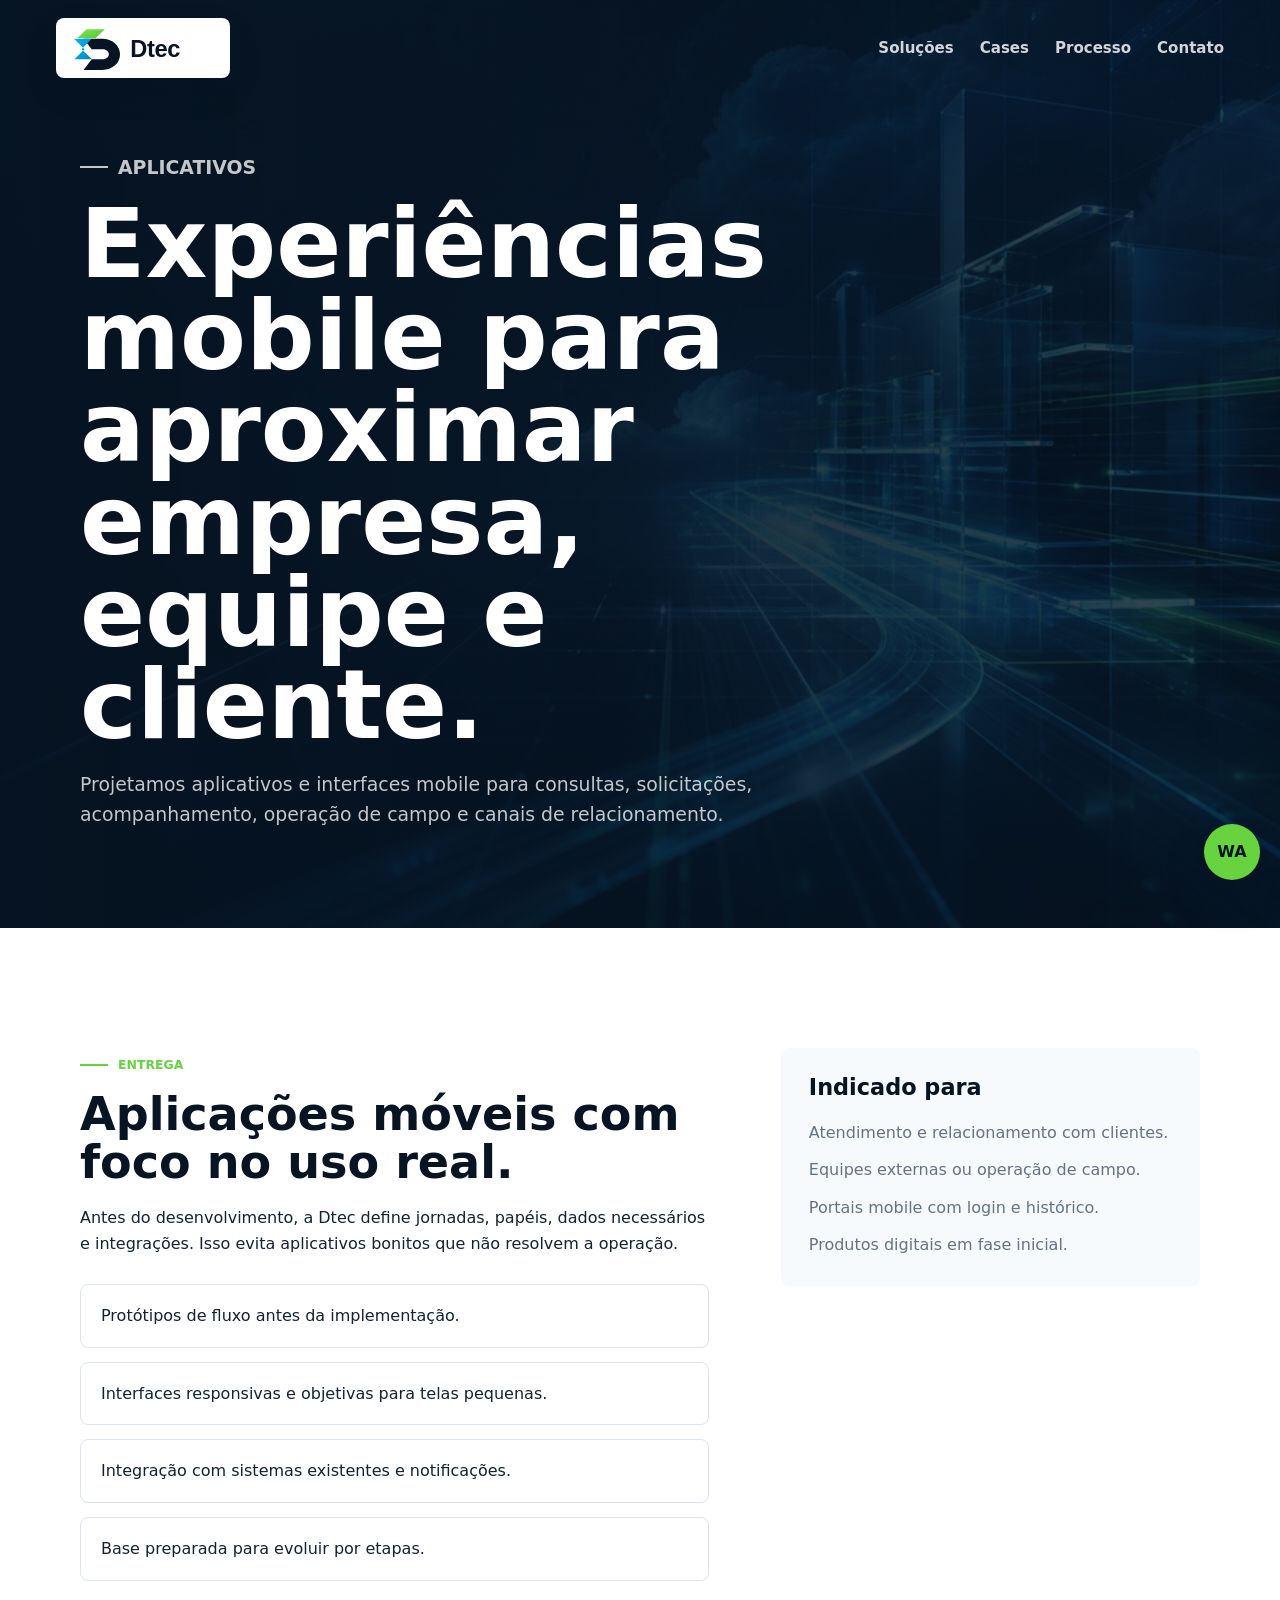
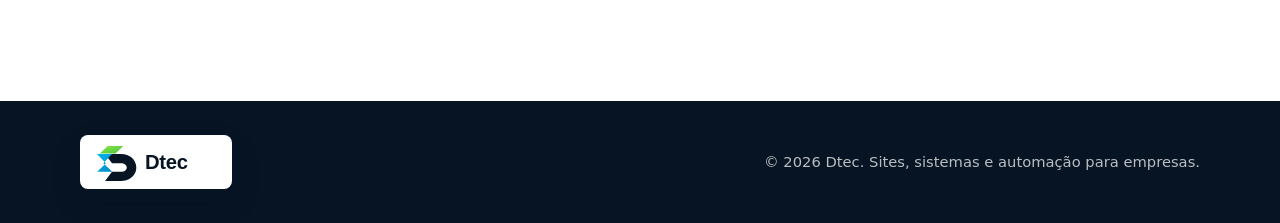
==== servicos/aplicativos.html @ 92a06ba0 "Add initial website structure and functionality - Create robots.txt to allow all user agents and spe" ====
<!doctype html>
<html lang="pt-BR">
  <head>
    <meta charset="utf-8" />
    <meta name="viewport" content="width=device-width, initial-scale=1" />
    <title>Aplicativos | Dtec</title>
    <meta name="description" content="Criação de aplicativos e experiências mobile para atendimento, operação de campo e relacionamento com clientes." />
    <link rel="canonical" href="https://dtec.com.br/servicos/aplicativos.html" />
    <link rel="icon" href="../assets/favicon.svg" type="image/svg+xml" />
    <link rel="stylesheet" href="../styles/main.css" />
  </head>
  <body>
    <a class="skip-link" href="#conteudo">Ir para o conteúdo</a>
    <header class="site-header is-scrolled" data-header>
      <a class="brand" href="../index.html" aria-label="Dtec - início"><img src="../assets/logo-dtec.svg" alt="Dtec" width="154" height="48" /></a>
      <button class="nav-toggle" type="button" aria-label="Abrir menu" aria-expanded="false" aria-controls="navegacao" data-nav-toggle><span></span><span></span><span></span></button>
      <nav class="site-nav" id="navegacao" data-nav aria-label="Navegação principal">
        <a href="../index.html#solucoes">Soluções</a>
        <a href="../index.html#cases">Cases</a>
        <a href="../index.html#processo">Processo</a>
        <a href="../index.html#contato">Contato</a>
      </nav>
    </header>
    <main id="conteudo">
      <section class="service-hero">
        <div class="container">
          <p class="eyebrow">Aplicativos</p>
          <h1>Experiências mobile para aproximar empresa, equipe e cliente.</h1>
          <p>Projetamos aplicativos e interfaces mobile para consultas, solicitações, acompanhamento, operação de campo e canais de relacionamento.</p>
        </div>
      </section>
      <section class="section">
        <div class="container detail-grid">
          <div class="detail-content">
            <span class="section-kicker">Entrega</span>
            <h2>Aplicações móveis com foco no uso real.</h2>
            <p>Antes do desenvolvimento, a Dtec define jornadas, papéis, dados necessários e integrações. Isso evita aplicativos bonitos que não resolvem a operação.</p>
            <ul class="feature-list">
              <li>Protótipos de fluxo antes da implementação.</li>
              <li>Interfaces responsivas e objetivas para telas pequenas.</li>
              <li>Integração com sistemas existentes e notificações.</li>
              <li>Base preparada para evoluir por etapas.</li>
            </ul>
          </div>
          <aside class="sidebar-panel">
            <h2>Indicado para</h2>
            <ul>
              <li>Atendimento e relacionamento com clientes.</li>
              <li>Equipes externas ou operação de campo.</li>
              <li>Portais mobile com login e histórico.</li>
              <li>Produtos digitais em fase inicial.</li>
            </ul>
          </aside>
        </div>
      </section>
    </main>
    <a class="whatsapp-float" href="https://wa.me/5500000000000?text=Ol%C3%A1%2C%20quero%20falar%20com%20a%20Dtec%20sobre%20um%20aplicativo." target="_blank" rel="noopener" aria-label="Chamar a Dtec no WhatsApp">WA</a>
    <footer class="site-footer"><div class="container footer-layout"><a class="footer-brand" href="../index.html"><img src="../assets/logo-dtec.svg" alt="Dtec" width="132" height="42" /></a><p>© 2026 Dtec. Sites, sistemas e automação para empresas.</p></div></footer>
    <script src="../scripts/main.js"></script>
  </body>
</html>
---- styles/main.css ----
:root {
  --ink: #061423;
  --ink-2: #0b2136;
  --text: #132235;
  --muted: #647386;
  --line: #dce5ee;
  --surface: #f7fafc;
  --white: #ffffff;
  --cyan: #00aee8;
  --green: #67d33f;
  --shadow: 0 24px 70px rgba(6, 20, 35, 0.14);
  --radius: 8px;
  font-family:
    Inter, ui-sans-serif, system-ui, -apple-system, BlinkMacSystemFont, "Segoe UI", sans-serif;
}

* {
  box-sizing: border-box;
}

html {
  scroll-behavior: smooth;
}

body {
  margin: 0;
  color: var(--text);
  background: var(--white);
  line-height: 1.6;
}

body.nav-open {
  overflow: hidden;
}

.skip-link {
  position: fixed;
  z-index: 100;
  top: 12px;
  left: 12px;
  transform: translateY(-160%);
  border-radius: var(--radius);
  padding: 10px 14px;
  color: var(--ink);
  background: var(--green);
  font-weight: 900;
  transition: transform 160ms ease;
}

.skip-link:focus {
  transform: translateY(0);
}

img {
  display: block;
  max-width: 100%;
}

a {
  color: inherit;
  text-decoration: none;
}

a:focus-visible,
button:focus-visible,
input:focus-visible,
select:focus-visible,
textarea:focus-visible {
  outline: 3px solid rgba(0, 174, 232, 0.45);
  outline-offset: 3px;
}

.container {
  width: min(1120px, calc(100% - 40px));
  margin-inline: auto;
}

.site-header {
  position: fixed;
  z-index: 20;
  top: 0;
  left: 0;
  right: 0;
  display: flex;
  align-items: center;
  justify-content: space-between;
  gap: 24px;
  padding: 18px clamp(20px, 5vw, 56px);
  color: var(--white);
  transition:
    background 180ms ease,
    box-shadow 180ms ease,
    padding 180ms ease;
}

.site-header.is-scrolled,
.site-header.nav-visible {
  background: rgba(255, 255, 255, 0.94);
  color: var(--text);
  box-shadow: 0 14px 40px rgba(6, 20, 35, 0.08);
  backdrop-filter: blur(18px);
}

.brand,
.footer-brand {
  display: flex;
  align-items: center;
  padding: 6px 10px;
  border-radius: var(--radius);
  background: var(--white);
  box-shadow: 0 14px 32px rgba(6, 20, 35, 0.12);
}

.brand img {
  width: 154px;
  height: 48px;
  object-fit: contain;
  object-position: left center;
}

.site-nav {
  display: flex;
  align-items: center;
  gap: 26px;
  font-size: 0.94rem;
  font-weight: 700;
}

.site-nav a {
  opacity: 0.82;
}

.site-nav a:hover,
.site-nav a.is-active {
  color: var(--cyan);
  opacity: 1;
}

.nav-toggle {
  display: none;
  width: 44px;
  height: 44px;
  border: 1px solid currentColor;
  border-radius: var(--radius);
  color: inherit;
  background: transparent;
}

.nav-toggle span {
  display: block;
  width: 18px;
  height: 2px;
  margin: 4px auto;
  background: currentColor;
}

.hero {
  position: relative;
  min-height: 92vh;
  display: flex;
  align-items: center;
  overflow: hidden;
  color: var(--white);
  background: var(--ink);
}

.hero-media,
.hero-media img,
.hero-overlay {
  position: absolute;
  inset: 0;
}

.hero-media img {
  width: 100%;
  height: 100%;
  object-fit: cover;
}

.hero-overlay {
  background:
    linear-gradient(90deg, rgba(4, 13, 22, 0.94) 0%, rgba(4, 13, 22, 0.74) 38%, rgba(4, 13, 22, 0.2) 72%),
    linear-gradient(0deg, rgba(4, 13, 22, 0.75), rgba(4, 13, 22, 0));
}

.hero-content {
  position: relative;
  z-index: 1;
  padding: 132px 0 96px;
}

.eyebrow,
.section-kicker {
  display: inline-flex;
  align-items: center;
  gap: 10px;
  margin: 0 0 16px;
  color: var(--green);
  font-size: 0.78rem;
  font-weight: 800;
  letter-spacing: 0;
  text-transform: uppercase;
}

.eyebrow::before,
.section-kicker::before {
  content: "";
  width: 28px;
  height: 2px;
  background: currentColor;
}

h1,
h2,
h3,
p {
  margin-top: 0;
}

h1 {
  max-width: 760px;
  margin-bottom: 18px;
  font-size: clamp(4.5rem, 12vw, 8.5rem);
  line-height: 0.86;
  letter-spacing: 0;
}

h2 {
  margin-bottom: 18px;
  color: var(--ink);
  font-size: clamp(2rem, 4vw, 3.5rem);
  line-height: 1.04;
  letter-spacing: 0;
}

h3 {
  margin-bottom: 12px;
  color: var(--ink);
  font-size: 1.16rem;
  line-height: 1.2;
}

.hero-copy {
  max-width: 640px;
  margin-bottom: 34px;
  color: rgba(255, 255, 255, 0.82);
  font-size: clamp(1.08rem, 2vw, 1.35rem);
}

.hero-actions {
  display: flex;
  flex-wrap: wrap;
  gap: 14px;
}

.hero-metrics {
  display: grid;
  grid-template-columns: repeat(3, minmax(0, 1fr));
  gap: 1px;
  max-width: 760px;
  margin: 44px 0 0;
  border: 1px solid rgba(255, 255, 255, 0.16);
  border-radius: var(--radius);
  overflow: hidden;
  background: rgba(255, 255, 255, 0.12);
}

.hero-metrics div {
  padding: 18px;
  background: rgba(6, 20, 35, 0.45);
}

.hero-metrics dt {
  color: var(--white);
  font-size: 1.35rem;
  font-weight: 900;
}

.hero-metrics dd {
  margin: 2px 0 0;
  color: rgba(255, 255, 255, 0.72);
  font-size: 0.9rem;
}

.button {
  display: inline-flex;
  min-height: 48px;
  align-items: center;
  justify-content: center;
  border: 1px solid transparent;
  border-radius: var(--radius);
  padding: 0 20px;
  font-weight: 800;
  line-height: 1;
  transition:
    transform 160ms ease,
    border-color 160ms ease,
    background 160ms ease;
}

.button:hover {
  transform: translateY(-2px);
}

.button-primary {
  color: var(--ink);
  background: linear-gradient(135deg, var(--green), var(--cyan));
}

.button-secondary {
  color: var(--white);
  border-color: rgba(255, 255, 255, 0.34);
  background: rgba(255, 255, 255, 0.08);
}

.section {
  padding: clamp(72px, 10vw, 120px) 0;
}

.section-intro {
  padding: 70px 0;
  background: var(--surface);
}

.intro-grid,
.process-layout,
.contact-layout {
  display: grid;
  grid-template-columns: minmax(0, 0.9fr) minmax(0, 1.1fr);
  gap: clamp(36px, 7vw, 84px);
  align-items: start;
}

.intro-grid p,
.section-heading p,
.contact-layout p {
  color: var(--muted);
  font-size: 1.06rem;
}

.section-heading {
  max-width: 720px;
  margin-bottom: 42px;
}

.services-grid {
  display: grid;
  grid-template-columns: repeat(4, minmax(0, 1fr));
  gap: 18px;
}

.service-card {
  min-height: 300px;
  padding: 28px;
  border: 1px solid var(--line);
  border-radius: var(--radius);
  background: var(--white);
  box-shadow: 0 12px 34px rgba(6, 20, 35, 0.05);
}

.service-icon {
  display: grid;
  width: 48px;
  height: 48px;
  place-items: center;
  margin-bottom: 28px;
  border-radius: var(--radius);
  color: var(--ink);
  background: #e6f9f4;
  font-weight: 900;
}

.service-card p,
.timeline p,
.result-panel span {
  color: var(--muted);
}

.service-card a {
  display: inline-flex;
  margin-top: 10px;
  color: var(--ink);
  font-weight: 900;
}

.service-card a:hover {
  color: var(--cyan);
}

.cases-section {
  background: var(--surface);
}

.case-grid {
  display: grid;
  grid-template-columns: repeat(3, minmax(0, 1fr));
  gap: 18px;
}

.case-card {
  min-height: 260px;
  padding: 30px;
  border-radius: var(--radius);
  color: rgba(255, 255, 255, 0.76);
  background:
    linear-gradient(135deg, rgba(0, 174, 232, 0.16), transparent 44%),
    var(--ink);
  box-shadow: var(--shadow);
}

.case-card span {
  display: inline-block;
  margin-bottom: 34px;
  color: var(--green);
  font-size: 0.78rem;
  font-weight: 900;
  text-transform: uppercase;
}

.case-card h3 {
  color: var(--white);
}

.case-card p {
  margin-bottom: 0;
}

.process-section {
  background: var(--ink);
}

.process-section h2,
.process-section .timeline span {
  color: var(--white);
}

.process-section .section-heading p {
  color: rgba(255, 255, 255, 0.68);
}

.timeline {
  display: grid;
  gap: 18px;
  margin: 0;
  padding: 0;
  list-style: none;
  counter-reset: process;
}

.timeline li {
  position: relative;
  padding: 24px 24px 24px 78px;
  border: 1px solid rgba(255, 255, 255, 0.12);
  border-radius: var(--radius);
  background: rgba(255, 255, 255, 0.04);
}

.timeline li::before {
  counter-increment: process;
  content: counter(process);
  position: absolute;
  top: 24px;
  left: 24px;
  display: grid;
  width: 34px;
  height: 34px;
  place-items: center;
  border-radius: 999px;
  color: var(--ink);
  background: var(--green);
  font-weight: 900;
}

.timeline span {
  display: block;
  margin-bottom: 6px;
  font-weight: 900;
}

.timeline p {
  margin-bottom: 0;
  color: rgba(255, 255, 255, 0.66);
}

.results-section {
  background: var(--surface);
}

.results-grid {
  display: grid;
  grid-template-columns: repeat(3, minmax(0, 1fr));
  gap: 18px;
}

.result-panel {
  padding: 32px;
  border-left: 4px solid var(--cyan);
  background: var(--white);
  box-shadow: var(--shadow);
}

.result-panel strong {
  display: block;
  margin-bottom: 10px;
  color: var(--ink);
  font-size: 1.28rem;
}

.contact-section {
  background:
    radial-gradient(circle at 10% 20%, rgba(0, 174, 232, 0.12), transparent 32%),
    linear-gradient(180deg, var(--white), #f4f8fb);
}

.contact-list {
  display: grid;
  gap: 8px;
  margin-top: 28px;
  color: var(--ink);
  font-weight: 800;
}

.contact-list a:hover {
  color: var(--cyan);
}

.contact-form {
  display: grid;
  gap: 16px;
  padding: clamp(24px, 4vw, 36px);
  border: 1px solid var(--line);
  border-radius: var(--radius);
  background: var(--white);
  box-shadow: var(--shadow);
}

.contact-form label {
  display: grid;
  gap: 7px;
  color: var(--ink);
  font-size: 0.9rem;
  font-weight: 800;
}

.contact-form input,
.contact-form select,
.contact-form textarea {
  width: 100%;
  border: 1px solid var(--line);
  border-radius: var(--radius);
  padding: 13px 14px;
  color: var(--text);
  background: #fbfdff;
  font: inherit;
}

.contact-form textarea {
  resize: vertical;
}

.contact-form input:focus,
.contact-form select:focus,
.contact-form textarea:focus {
  outline: 3px solid rgba(0, 174, 232, 0.18);
  border-color: var(--cyan);
}

.form-status {
  min-height: 24px;
  margin: 0;
  color: var(--muted);
  font-size: 0.92rem;
}

.site-footer {
  padding: 34px 0;
  color: rgba(255, 255, 255, 0.72);
  background: var(--ink);
}

.footer-layout {
  display: flex;
  align-items: center;
  justify-content: space-between;
  gap: 24px;
}

.footer-brand img {
  width: 132px;
  height: 42px;
  object-fit: contain;
  object-position: left center;
}

.site-footer p {
  margin: 0;
  font-size: 0.92rem;
}

.whatsapp-float {
  position: fixed;
  right: 20px;
  bottom: 20px;
  z-index: 18;
  display: grid;
  width: 56px;
  height: 56px;
  place-items: center;
  border-radius: 999px;
  color: var(--ink);
  background: var(--green);
  box-shadow: 0 18px 40px rgba(6, 20, 35, 0.24);
  font-weight: 900;
}

.service-hero {
  padding: 150px 0 80px;
  color: var(--white);
  background:
    linear-gradient(90deg, rgba(6, 20, 35, 0.96), rgba(6, 20, 35, 0.78)),
    url("../assets/hero-dtec-1280.jpg") center / cover;
}

.service-hero h1 {
  max-width: 850px;
  font-size: clamp(3rem, 8vw, 6rem);
  line-height: 0.96;
}

.service-hero p {
  max-width: 690px;
  color: rgba(255, 255, 255, 0.76);
  font-size: 1.18rem;
}

.detail-grid {
  display: grid;
  grid-template-columns: minmax(0, 1.05fr) minmax(280px, 0.7fr);
  gap: clamp(32px, 6vw, 72px);
  align-items: start;
}

.detail-content h2 {
  font-size: clamp(2rem, 3.6vw, 3rem);
}

.feature-list {
  display: grid;
  gap: 14px;
  margin: 28px 0 0;
  padding: 0;
  list-style: none;
}

.feature-list li {
  padding: 18px 20px;
  border: 1px solid var(--line);
  border-radius: var(--radius);
  background: var(--white);
}

.sidebar-panel {
  position: sticky;
  top: 110px;
  padding: 28px;
  border-radius: var(--radius);
  background: var(--surface);
}

.sidebar-panel h2 {
  font-size: 1.4rem;
}

.sidebar-panel ul {
  display: grid;
  gap: 12px;
  margin: 20px 0 0;
  padding: 0;
  list-style: none;
}

.sidebar-panel li {
  color: var(--muted);
}

@media (max-width: 940px) {
  .services-grid,
  .results-grid,
  .case-grid {
    grid-template-columns: repeat(2, minmax(0, 1fr));
  }

  .intro-grid,
  .process-layout,
  .contact-layout,
  .detail-grid {
    grid-template-columns: 1fr;
  }

  .sidebar-panel {
    position: static;
  }
}

@media (max-width: 720px) {
  .container {
    width: min(100% - 28px, 1120px);
  }

  .site-header {
    padding: 14px;
  }

  .brand img {
    width: 126px;
    height: 40px;
  }

  .nav-toggle {
    display: block;
  }

  .site-nav {
    position: fixed;
    top: 66px;
    left: 14px;
    right: 14px;
    display: none;
    flex-direction: column;
    align-items: stretch;
    gap: 0;
    padding: 12px;
    border: 1px solid var(--line);
    border-radius: var(--radius);
    color: var(--text);
    background: var(--white);
    box-shadow: var(--shadow);
  }

  .site-nav.is-open {
    display: flex;
  }

  .site-nav a {
    padding: 14px;
  }

  .hero {
    min-height: 88vh;
  }

  .hero-overlay {
    background: linear-gradient(90deg, rgba(4, 13, 22, 0.96), rgba(4, 13, 22, 0.7));
  }

  .hero-content {
    padding: 116px 0 72px;
  }

  h1 {
    font-size: clamp(4rem, 22vw, 6rem);
  }

  .services-grid,
  .results-grid,
  .case-grid,
  .hero-metrics {
    grid-template-columns: 1fr;
  }

  .service-card {
    min-height: 0;
  }

  .footer-layout {
    align-items: flex-start;
    flex-direction: column;
  }

  .whatsapp-float {
    right: 14px;
    bottom: 14px;
  }
}

@media (prefers-reduced-motion: reduce) {
  *,
  *::before,
  *::after {
    scroll-behavior: auto !important;
    transition-duration: 0.01ms !important;
    animation-duration: 0.01ms !important;
    animation-iteration-count: 1 !important;
  }
}
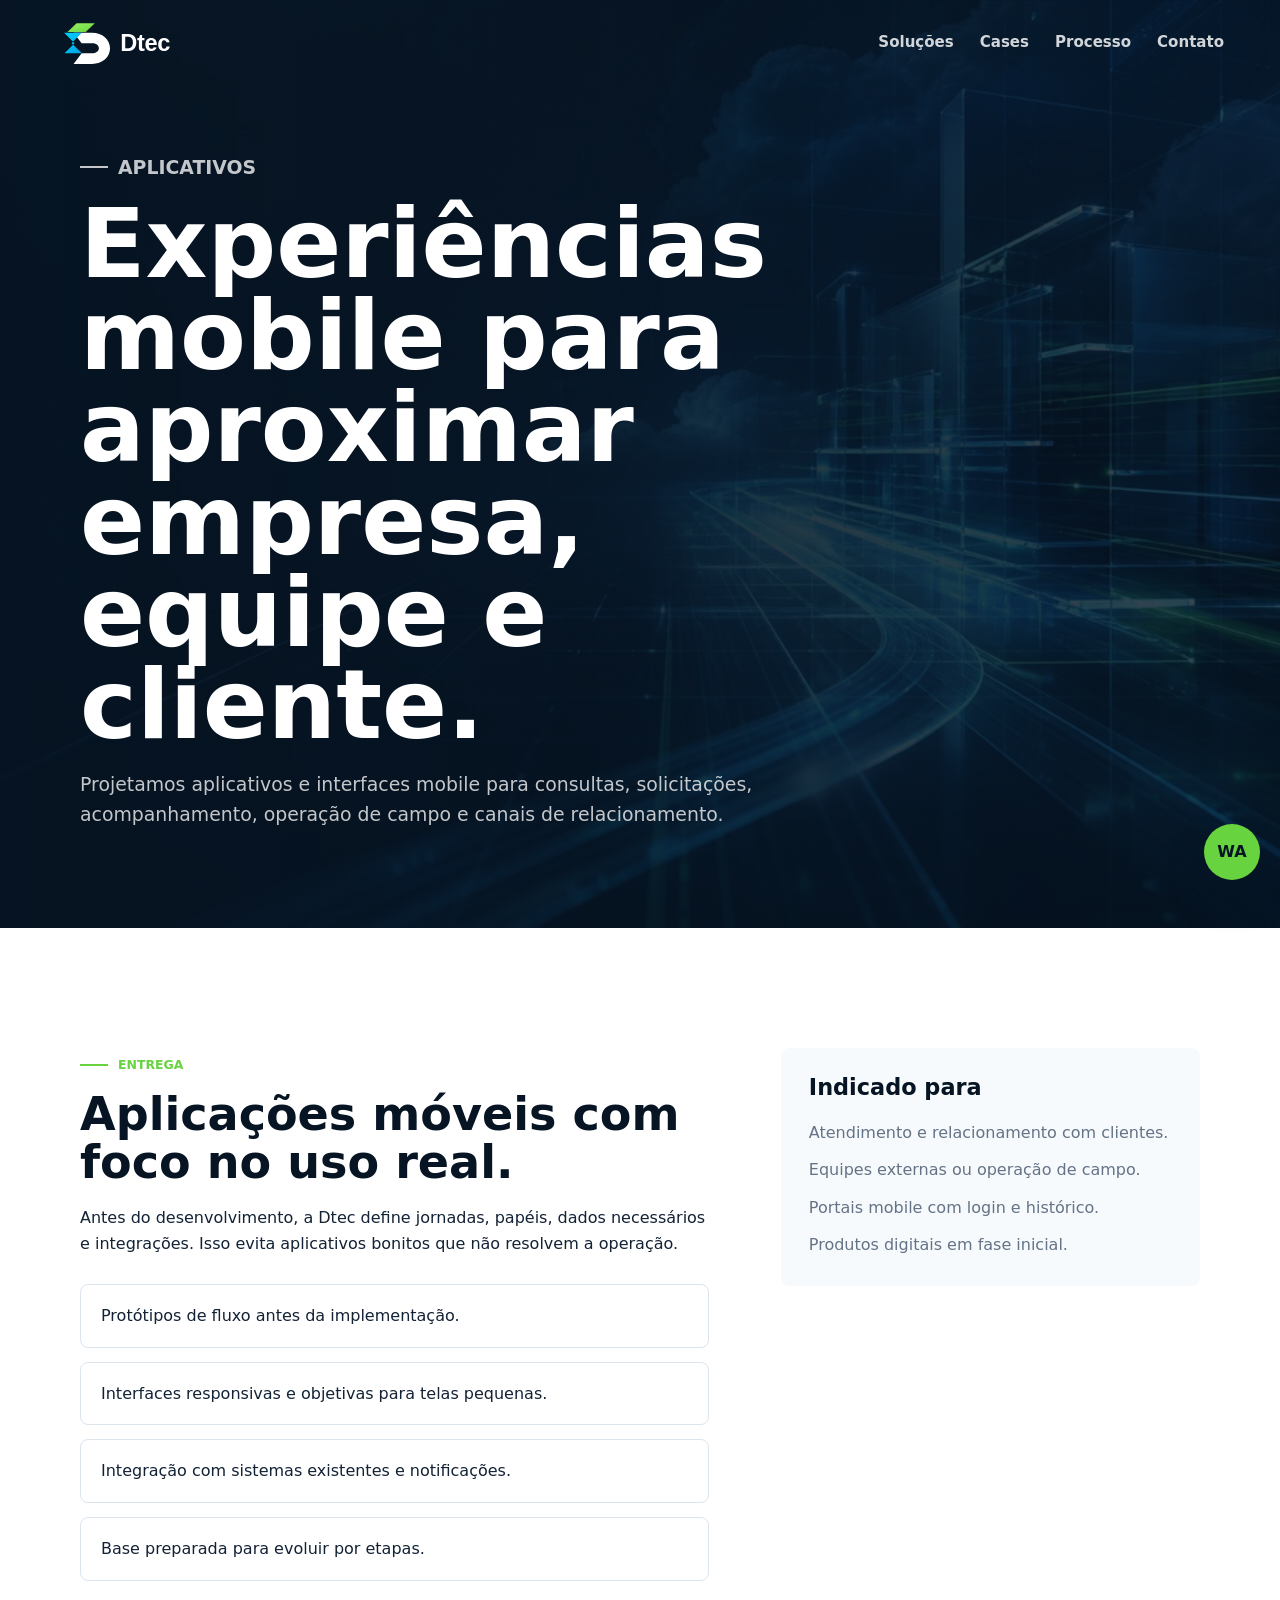
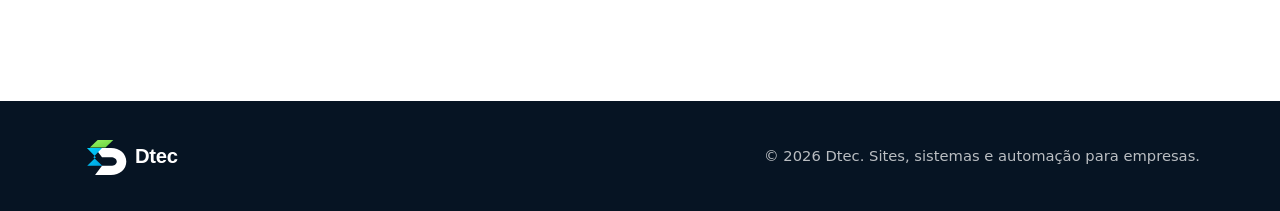
==== commit 1f7d2c09: "Adiciona variação clara do logo e atualiza referências no site" ====
--- a/servicos/aplicativos.html
+++ b/servicos/aplicativos.html
@@ -12,7 +12,7 @@
   <body>
     <a class="skip-link" href="#conteudo">Ir para o conteúdo</a>
     <header class="site-header is-scrolled" data-header>
-      <a class="brand" href="../index.html" aria-label="Dtec - início"><img src="../assets/logo-dtec.svg" alt="Dtec" width="154" height="48" /></a>
+      <a class="brand" href="../index.html" aria-label="Dtec - início"><img class="logo-dark" src="../assets/logo-dtec.svg" alt="Dtec" width="154" height="48" /><img class="logo-light" src="../assets/logo-dtec-light.svg" alt="" width="154" height="48" aria-hidden="true" /></a>
       <button class="nav-toggle" type="button" aria-label="Abrir menu" aria-expanded="false" aria-controls="navegacao" data-nav-toggle><span></span><span></span><span></span></button>
       <nav class="site-nav" id="navegacao" data-nav aria-label="Navegação principal">
         <a href="../index.html#solucoes">Soluções</a>
@@ -55,7 +55,7 @@
       </section>
     </main>
     <a class="whatsapp-float" href="https://wa.me/5500000000000?text=Ol%C3%A1%2C%20quero%20falar%20com%20a%20Dtec%20sobre%20um%20aplicativo." target="_blank" rel="noopener" aria-label="Chamar a Dtec no WhatsApp">WA</a>
-    <footer class="site-footer"><div class="container footer-layout"><a class="footer-brand" href="../index.html"><img src="../assets/logo-dtec.svg" alt="Dtec" width="132" height="42" /></a><p>© 2026 Dtec. Sites, sistemas e automação para empresas.</p></div></footer>
+    <footer class="site-footer"><div class="container footer-layout"><a class="footer-brand" href="../index.html"><img src="../assets/logo-dtec-light.svg" alt="Dtec" width="132" height="42" /></a><p>© 2026 Dtec. Sites, sistemas e automação para empresas.</p></div></footer>
     <script src="../scripts/main.js"></script>
   </body>
 </html>
--- a/styles/main.css
+++ b/styles/main.css
@@ -105,10 +105,6 @@
 .footer-brand {
   display: flex;
   align-items: center;
-  padding: 6px 10px;
-  border-radius: var(--radius);
-  background: var(--white);
-  box-shadow: 0 14px 32px rgba(6, 20, 35, 0.12);
 }
 
 .brand img {
@@ -116,6 +112,18 @@
   height: 48px;
   object-fit: contain;
   object-position: left center;
+}
+
+.brand .logo-light {
+  display: none;
+}
+
+.site-header:not(.is-scrolled):not(.nav-visible) .brand .logo-dark {
+  display: none;
+}
+
+.site-header:not(.is-scrolled):not(.nav-visible) .brand .logo-light {
+  display: block;
 }
 
 .site-nav {
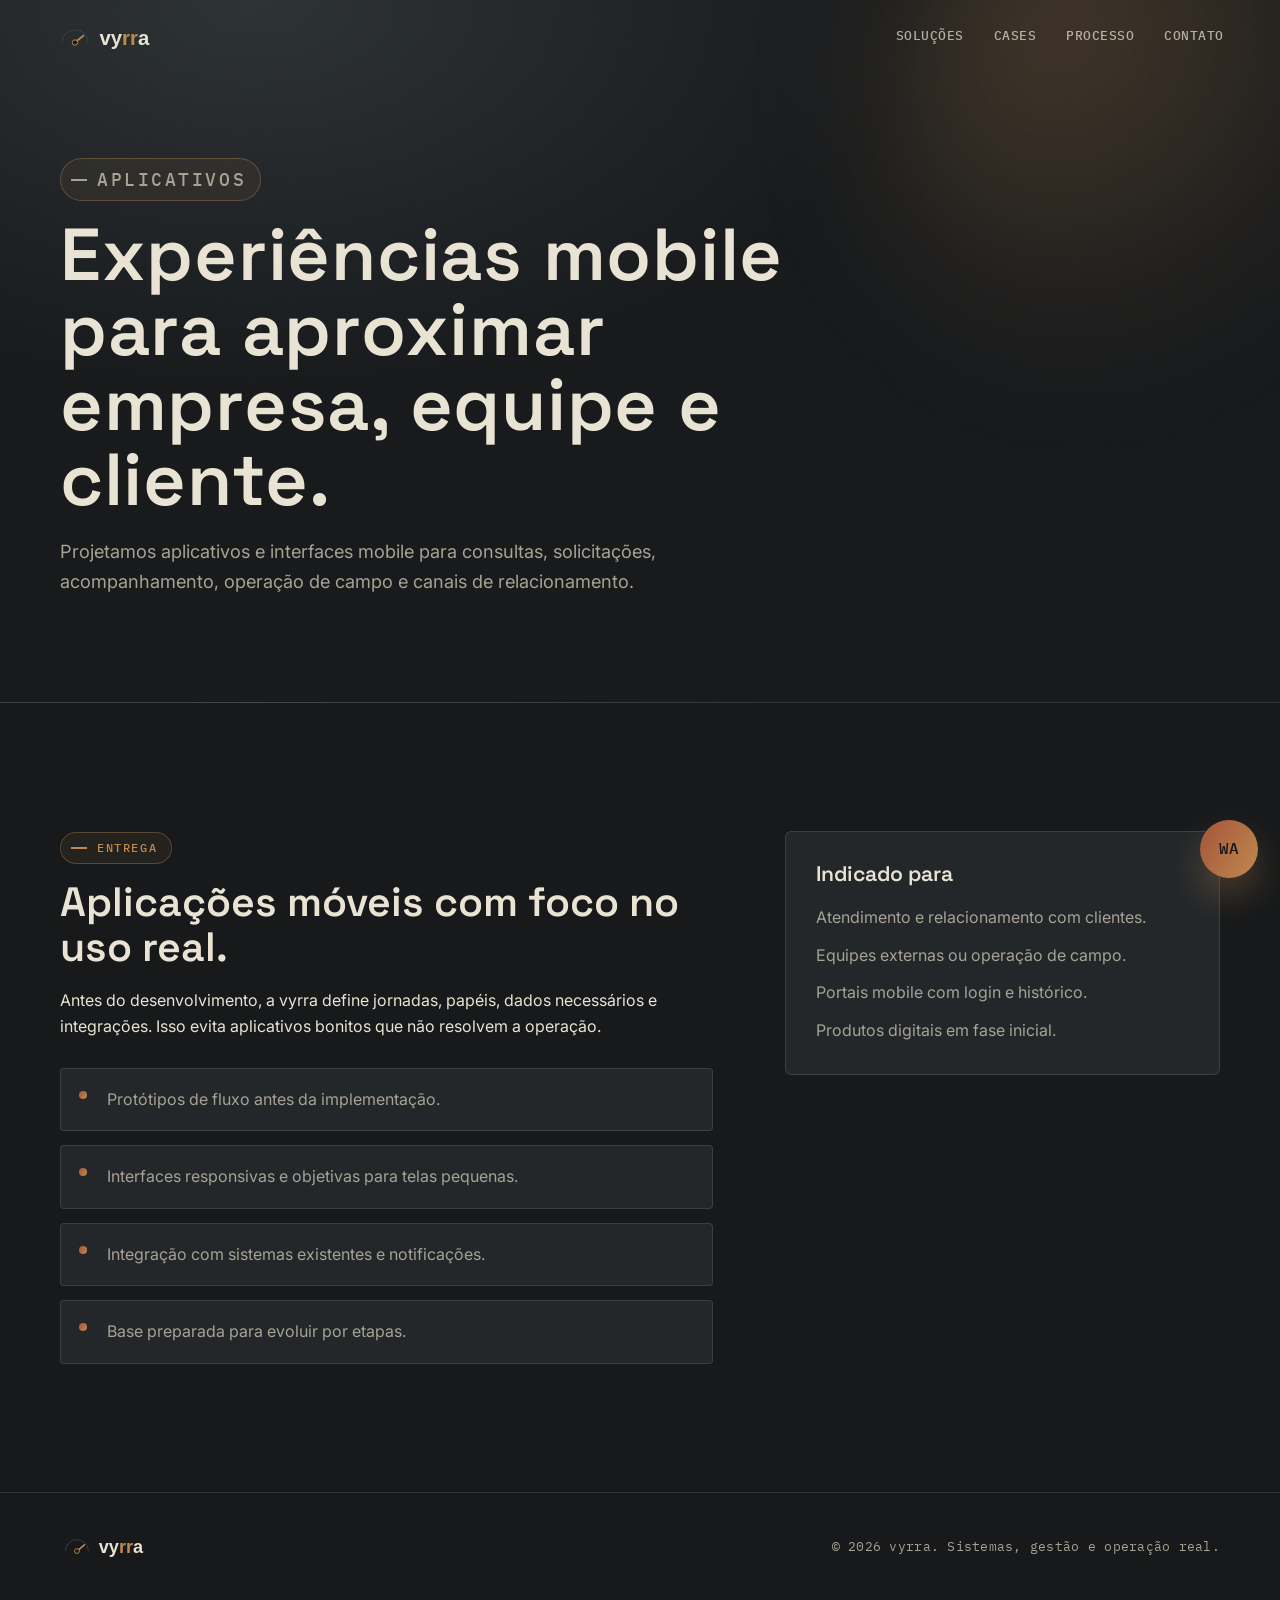
==== commit 6a7c22d8: "feat: update sitemap and styles for Vyrra branding - Changed sitemap URLs from dtec.com.br to vyrra." ====
--- a/servicos/aplicativos.html
+++ b/servicos/aplicativos.html
@@ -3,16 +3,16 @@
   <head>
     <meta charset="utf-8" />
     <meta name="viewport" content="width=device-width, initial-scale=1" />
-    <title>Aplicativos | Dtec</title>
+    <title>Aplicativos | vyrra</title>
     <meta name="description" content="Criação de aplicativos e experiências mobile para atendimento, operação de campo e relacionamento com clientes." />
-    <link rel="canonical" href="https://dtec.com.br/servicos/aplicativos.html" />
+    <link rel="canonical" href="https://vyrra.com.br/servicos/aplicativos.html" />
     <link rel="icon" href="../assets/favicon.svg" type="image/svg+xml" />
     <link rel="stylesheet" href="../styles/main.css" />
   </head>
   <body>
     <a class="skip-link" href="#conteudo">Ir para o conteúdo</a>
     <header class="site-header is-scrolled" data-header>
-      <a class="brand" href="../index.html" aria-label="Dtec - início"><img class="logo-dark" src="../assets/logo-dtec.svg" alt="Dtec" width="154" height="48" /><img class="logo-light" src="../assets/logo-dtec-light.svg" alt="" width="154" height="48" aria-hidden="true" /></a>
+      <a class="brand" href="../index.html" aria-label="vyrra - início"><img class="logo-dark" src="../assets/logo-vyrra.svg" alt="vyrra" width="148" height="40" /><img class="logo-light" src="../assets/logo-vyrra-light.svg" alt="" width="148" height="40" aria-hidden="true" /></a>
       <button class="nav-toggle" type="button" aria-label="Abrir menu" aria-expanded="false" aria-controls="navegacao" data-nav-toggle><span></span><span></span><span></span></button>
       <nav class="site-nav" id="navegacao" data-nav aria-label="Navegação principal">
         <a href="../index.html#solucoes">Soluções</a>
@@ -34,7 +34,7 @@
           <div class="detail-content">
             <span class="section-kicker">Entrega</span>
             <h2>Aplicações móveis com foco no uso real.</h2>
-            <p>Antes do desenvolvimento, a Dtec define jornadas, papéis, dados necessários e integrações. Isso evita aplicativos bonitos que não resolvem a operação.</p>
+            <p>Antes do desenvolvimento, a vyrra define jornadas, papéis, dados necessários e integrações. Isso evita aplicativos bonitos que não resolvem a operação.</p>
             <ul class="feature-list">
               <li>Protótipos de fluxo antes da implementação.</li>
               <li>Interfaces responsivas e objetivas para telas pequenas.</li>
@@ -54,8 +54,8 @@
         </div>
       </section>
     </main>
-    <a class="whatsapp-float" href="https://wa.me/5500000000000?text=Ol%C3%A1%2C%20quero%20falar%20com%20a%20Dtec%20sobre%20um%20aplicativo." target="_blank" rel="noopener" aria-label="Chamar a Dtec no WhatsApp">WA</a>
-    <footer class="site-footer"><div class="container footer-layout"><a class="footer-brand" href="../index.html"><img src="../assets/logo-dtec-light.svg" alt="Dtec" width="132" height="42" /></a><p>© 2026 Dtec. Sites, sistemas e automação para empresas.</p></div></footer>
+    <a class="whatsapp-float" href="https://wa.me/5500000000000?text=Ol%C3%A1%2C%20quero%20falar%20com%20a%20vyrra%20sobre%20um%20aplicativo." target="_blank" rel="noopener" aria-label="Chamar a vyrra no WhatsApp">WA</a>
+    <footer class="site-footer"><div class="container footer-layout"><a class="footer-brand" href="../index.html"><img src="../assets/logo-vyrra-light.svg" alt="vyrra" width="132" height="36" /></a><p>© 2026 vyrra. Sistemas, gestão e operação real.</p></div></footer>
     <script src="../scripts/main.js"></script>
   </body>
 </html>
--- a/styles/main.css
+++ b/styles/main.css
@@ -1,17 +1,26 @@
+@import url("https://fonts.googleapis.com/css2?family=Space+Grotesk:wght@500;600;700&family=Inter:wght@400;500;600&family=IBM+Plex+Mono:wght@400;500&display=swap");
+
 :root {
-  --ink: #061423;
-  --ink-2: #0b2136;
-  --text: #132235;
-  --muted: #647386;
-  --line: #dce5ee;
-  --surface: #f7fafc;
-  --white: #ffffff;
-  --cyan: #00aee8;
-  --green: #67d33f;
-  --shadow: 0 24px 70px rgba(6, 20, 35, 0.14);
-  --radius: 8px;
-  font-family:
-    Inter, ui-sans-serif, system-ui, -apple-system, BlinkMacSystemFont, "Segoe UI", sans-serif;
+  --ink: #17191b;
+  --panel: #23272a;
+  --panel-2: #2c3134;
+  --panel-3: #33393d;
+  --brass: #c08a4e;
+  --brass-dim: #8c6438;
+  --sage: #83937f;
+  --rust: #a3543a;
+  --bone: #e9e3d4;
+  --bone-dim: #a7a294;
+  --text: var(--bone);
+  --muted: var(--bone-dim);
+  --line: rgba(233, 227, 212, 0.12);
+  --white: #e9e3d4;
+  --gradient-brand: linear-gradient(120deg, var(--rust) 0%, var(--brass) 100%);
+  --shadow: 0 24px 60px rgba(0, 0, 0, 0.4);
+  --shadow-glow: 0 20px 50px rgba(192, 138, 78, 0.22), 0 8px 24px rgba(0, 0, 0, 0.45);
+  --radius: 6px;
+  --radius-sm: 4px;
+  font-family: "Inter", ui-sans-serif, system-ui, -apple-system, BlinkMacSystemFont, "Segoe UI", sans-serif;
 }
 
 * {
@@ -24,8 +33,9 @@
 
 body {
   margin: 0;
-  color: var(--text);
-  background: var(--white);
+  overflow-x: clip;
+  color: var(--bone);
+  background: var(--ink);
   line-height: 1.6;
 }
 
@@ -39,11 +49,11 @@
   top: 12px;
   left: 12px;
   transform: translateY(-160%);
-  border-radius: var(--radius);
+  border-radius: var(--radius-sm);
   padding: 10px 14px;
   color: var(--ink);
-  background: var(--green);
-  font-weight: 900;
+  background: var(--brass);
+  font-weight: 700;
   transition: transform 160ms ease;
 }
 
@@ -66,14 +76,16 @@
 input:focus-visible,
 select:focus-visible,
 textarea:focus-visible {
-  outline: 3px solid rgba(0, 174, 232, 0.45);
+  outline: 3px solid rgba(192, 138, 78, 0.45);
   outline-offset: 3px;
 }
 
 .container {
-  width: min(1120px, calc(100% - 40px));
+  width: min(1160px, calc(100% - 40px));
   margin-inline: auto;
 }
+
+/* ---------- Header ---------- */
 
 .site-header {
   position: fixed;
@@ -86,19 +98,22 @@
   justify-content: space-between;
   gap: 24px;
   padding: 18px clamp(20px, 5vw, 56px);
-  color: var(--white);
+  color: var(--bone);
   transition:
-    background 180ms ease,
-    box-shadow 180ms ease,
-    padding 180ms ease;
+    background 220ms ease,
+    box-shadow 220ms ease,
+    padding 220ms ease,
+    border-color 220ms ease;
+  border-bottom: 1px solid transparent;
 }
 
 .site-header.is-scrolled,
 .site-header.nav-visible {
-  background: rgba(255, 255, 255, 0.94);
-  color: var(--text);
-  box-shadow: 0 14px 40px rgba(6, 20, 35, 0.08);
-  backdrop-filter: blur(18px);
+  background: rgba(23, 25, 27, 0.82);
+  border-bottom: 1px solid var(--line);
+  box-shadow: 0 14px 40px rgba(0, 0, 0, 0.32);
+  backdrop-filter: blur(20px) saturate(140%);
+  -webkit-backdrop-filter: blur(20px) saturate(140%);
 }
 
 .brand,
@@ -108,50 +123,67 @@
 }
 
 .brand img {
-  width: 154px;
-  height: 48px;
+  width: 148px;
+  height: 40px;
   object-fit: contain;
   object-position: left center;
 }
 
-.brand .logo-light {
+.brand .logo-dark {
   display: none;
 }
 
-.site-header:not(.is-scrolled):not(.nav-visible) .brand .logo-dark {
-  display: none;
-}
-
-.site-header:not(.is-scrolled):not(.nav-visible) .brand .logo-light {
+.site-header .brand .logo-light {
   display: block;
 }
 
 .site-nav {
   display: flex;
   align-items: center;
-  gap: 26px;
-  font-size: 0.94rem;
-  font-weight: 700;
+  gap: 30px;
+  font-family: "IBM Plex Mono", monospace;
+  font-size: 0.8rem;
+  font-weight: 500;
+  letter-spacing: 0.04em;
+  text-transform: uppercase;
 }
 
 .site-nav a {
-  opacity: 0.82;
+  position: relative;
+  opacity: 0.72;
+  padding-bottom: 4px;
+}
+
+.site-nav a::after {
+  content: "";
+  position: absolute;
+  left: 0;
+  right: 100%;
+  bottom: 0;
+  height: 2px;
+  background: var(--gradient-brand);
+  transition: right 220ms ease;
 }
 
 .site-nav a:hover,
 .site-nav a.is-active {
-  color: var(--cyan);
+  color: var(--brass);
   opacity: 1;
+}
+
+.site-nav a:hover::after,
+.site-nav a.is-active::after {
+  right: 0;
 }
 
 .nav-toggle {
   display: none;
   width: 44px;
   height: 44px;
-  border: 1px solid currentColor;
-  border-radius: var(--radius);
+  border: 1px solid var(--line);
+  border-radius: var(--radius-sm);
   color: inherit;
-  background: transparent;
+  background: rgba(233, 227, 212, 0.05);
 }
 
 .nav-toggle span {
@@ -162,21 +194,27 @@
   background: currentColor;
 }
 
+/* ---------- Hero ---------- */
+
 .hero {
   position: relative;
-  min-height: 92vh;
+  min-height: 100vh;
   display: flex;
   align-items: center;
   overflow: hidden;
-  color: var(--white);
-  background: var(--ink);
+  color: var(--bone);
+  background: radial-gradient(ellipse 1000px 620px at 50% 0%, var(--panel-2), var(--ink) 70%);
 }
 
 .hero-media,
-.hero-media img,
-.hero-overlay {
+.hero-media img {
   position: absolute;
   inset: 0;
+}
+
+.hero-media {
+  opacity: 0.16;
+  mix-blend-mode: luminosity;
 }
 
 .hero-media img {
@@ -186,9 +224,89 @@
 }
 
 .hero-overlay {
+  position: absolute;
+  inset: 0;
   background:
-    linear-gradient(90deg, rgba(4, 13, 22, 0.94) 0%, rgba(4, 13, 22, 0.74) 38%, rgba(4, 13, 22, 0.2) 72%),
-    linear-gradient(0deg, rgba(4, 13, 22, 0.75), rgba(4, 13, 22, 0));
+    linear-gradient(100deg, rgba(23, 25, 27, 0.96) 0%, rgba(23, 25, 27, 0.86) 42%, rgba(23, 25, 27, 0.5) 78%),
+    linear-gradient(0deg, rgba(23, 25, 27, 0.85), rgba(23, 25, 27, 0.2));
+}
+
+.hero-blob {
+  position: absolute;
+  z-index: 0;
+  border-radius: 50%;
+  filter: blur(80px);
+  opacity: 0.45;
+  pointer-events: none;
+}
+
+.hero-blob-1 {
+  top: -12%;
+  right: -8%;
+  width: 640px;
+  height: 640px;
+  background: radial-gradient(circle at 30% 30%, rgba(192, 138, 78, 0.4), transparent 70%);
+  animation: float-1 18s ease-in-out infinite;
+}
+
+.hero-blob-2 {
+  bottom: -18%;
+  right: 18%;
+  width: 480px;
+  height: 480px;
+  background: radial-gradient(circle at 40% 40%, rgba(163, 84, 58, 0.34), transparent 70%);
+  animation: float-2 22s ease-in-out infinite;
+}
+
+.hero-blob-3 {
+  top: 30%;
+  left: -10%;
+  width: 380px;
+  height: 380px;
+  background: radial-gradient(circle at 50% 50%, rgba(131, 147, 127, 0.26), transparent 70%);
+  animation: float-1 26s ease-in-out infinite reverse;
+}
+
+@keyframes float-1 {
+  0%, 100% { transform: translate(0, 0) scale(1); }
+  50% { transform: translate(-30px, 40px) scale(1.08); }
+}
+
+@keyframes float-2 {
+  0%, 100% { transform: translate(0, 0) scale(1); }
+  50% { transform: translate(30px, -30px) scale(0.94); }
+}
+
+.grid-overlay {
+  position: absolute;
+  inset: 0;
+  z-index: 0;
+  background-image:
+    linear-gradient(rgba(233, 227, 212, 0.04) 1px, transparent 1px),
+    linear-gradient(90deg, rgba(233, 227, 212, 0.04) 1px, transparent 1px);
+  background-size: 64px 64px;
+  mask-image: radial-gradient(ellipse 80% 60% at 60% 30%, black 10%, transparent 75%);
+}
+
+.noise-overlay {
+  position: absolute;
+  inset: 0;
+  z-index: 0;
+  opacity: 0.5;
+  mix-blend-mode: overlay;
+  pointer-events: none;
+  background-image: url("data:image/svg+xml;utf8,<svg xmlns='http://www.w3.org/2000/svg' width='120' height='120'><filter id='n'><feTurbulence type='fractalNoise' baseFrequency='0.9' numOctaves='2' stitchTiles='stitch'/><feColorMatrix type='saturate' values='0'/></filter><rect width='100%25' height='100%25' filter='url(%23n)' opacity='0.35'/></svg>");
+}
+
+.reveal {
+  opacity: 0;
+  transform: translateY(24px);
+  transition: opacity 700ms cubic-bezier(0.2, 0.7, 0.2, 1), transform 700ms cubic-bezier(0.2, 0.7, 0.2, 1);
+}
+
+.reveal.is-visible {
+  opacity: 1;
+  transform: translateY(0);
 }
 
 .hero-content {
@@ -203,17 +321,22 @@
   align-items: center;
   gap: 10px;
   margin: 0 0 16px;
-  color: var(--green);
-  font-size: 0.78rem;
-  font-weight: 800;
-  letter-spacing: 0;
+  padding: 6px 14px 6px 10px;
+  border-radius: 999px;
+  border: 1px solid rgba(192, 138, 78, 0.35);
+  background: rgba(192, 138, 78, 0.08);
+  color: var(--brass);
+  font-family: "IBM Plex Mono", monospace;
+  font-size: 0.72rem;
+  font-weight: 500;
+  letter-spacing: 0.14em;
   text-transform: uppercase;
 }
 
 .eyebrow::before,
 .section-kicker::before {
   content: "";
-  width: 28px;
+  width: 16px;
   height: 2px;
   background: currentColor;
 }
@@ -225,34 +348,56 @@
   margin-top: 0;
 }
 
+h1,
+h2,
+h3 {
+  font-family: "Space Grotesk", "Inter", sans-serif;
+}
+
 h1 {
-  max-width: 760px;
-  margin-bottom: 18px;
-  font-size: clamp(4.5rem, 12vw, 8.5rem);
-  line-height: 0.86;
-  letter-spacing: 0;
+  max-width: 820px;
+  margin-bottom: 20px;
+  font-size: clamp(3rem, 7.6vw, 5.8rem);
+  font-weight: 600;
+  line-height: 1;
+  letter-spacing: 0.01em;
+  color: var(--bone);
+}
+
+h1 span {
+  color: var(--brass);
 }
 
 h2 {
   margin-bottom: 18px;
-  color: var(--ink);
-  font-size: clamp(2rem, 4vw, 3.5rem);
-  line-height: 1.04;
-  letter-spacing: 0;
+  color: var(--bone);
+  font-size: clamp(1.9rem, 3.6vw, 3.1rem);
+  font-weight: 600;
+  line-height: 1.1;
 }
 
 h3 {
   margin-bottom: 12px;
-  color: var(--ink);
-  font-size: 1.16rem;
-  line-height: 1.2;
+  color: var(--bone);
+  font-size: 1.14rem;
+  font-weight: 600;
+  line-height: 1.25;
 }
 
 .hero-copy {
-  max-width: 640px;
-  margin-bottom: 34px;
-  color: rgba(255, 255, 255, 0.82);
-  font-size: clamp(1.08rem, 2vw, 1.35rem);
+  max-width: 620px;
+  margin-bottom: 36px;
+  color: var(--bone-dim);
+  font-size: clamp(1.05rem, 2vw, 1.28rem);
+}
+
+.hero-tagline {
+  font-family: "IBM Plex Mono", monospace;
+  font-size: 0.82rem;
+  letter-spacing: 0.14em;
+  text-transform: uppercase;
+  color: var(--bone-dim);
+  margin: 0 0 22px;
 }
 
 .hero-actions {
@@ -266,68 +411,111 @@
   grid-template-columns: repeat(3, minmax(0, 1fr));
   gap: 1px;
   max-width: 760px;
-  margin: 44px 0 0;
-  border: 1px solid rgba(255, 255, 255, 0.16);
+  margin: 48px 0 0;
+  border: 1px solid var(--line);
   border-radius: var(--radius);
   overflow: hidden;
-  background: rgba(255, 255, 255, 0.12);
+  background: rgba(233, 227, 212, 0.06);
 }
 
 .hero-metrics div {
-  padding: 18px;
-  background: rgba(6, 20, 35, 0.45);
+  padding: 20px 18px;
+  background: rgba(23, 25, 27, 0.7);
+  transition: background 200ms ease;
+}
+
+.hero-metrics div:hover {
+  background: rgba(192, 138, 78, 0.08);
 }
 
 .hero-metrics dt {
-  color: var(--white);
-  font-size: 1.35rem;
-  font-weight: 900;
+  font-family: "IBM Plex Mono", monospace;
+  color: var(--brass);
+  font-size: 1.28rem;
+  font-weight: 500;
 }
 
 .hero-metrics dd {
-  margin: 2px 0 0;
-  color: rgba(255, 255, 255, 0.72);
-  font-size: 0.9rem;
-}
+  margin: 4px 0 0;
+  color: var(--bone-dim);
+  font-size: 0.88rem;
+}
+
+/* ---------- Buttons ---------- */
 
 .button {
   display: inline-flex;
-  min-height: 48px;
+  min-height: 50px;
   align-items: center;
   justify-content: center;
+  gap: 8px;
   border: 1px solid transparent;
-  border-radius: var(--radius);
-  padding: 0 20px;
-  font-weight: 800;
+  border-radius: var(--radius-sm);
+  padding: 0 24px;
+  font-weight: 600;
   line-height: 1;
   transition:
-    transform 160ms ease,
-    border-color 160ms ease,
-    background 160ms ease;
+    transform 200ms cubic-bezier(0.2, 0.8, 0.2, 1),
+    box-shadow 200ms ease,
+    border-color 200ms ease,
+    background 200ms ease;
 }
 
 .button:hover {
-  transform: translateY(-2px);
+  transform: translateY(-3px);
 }
 
 .button-primary {
+  position: relative;
   color: var(--ink);
-  background: linear-gradient(135deg, var(--green), var(--cyan));
+  background: var(--gradient-brand);
+  background-size: 180% 180%;
+  box-shadow: 0 14px 36px rgba(192, 138, 78, 0.28);
+  overflow: hidden;
+}
+
+.button-primary::after {
+  content: "";
+  position: absolute;
+  inset: 0;
+  background: linear-gradient(115deg, transparent 30%, rgba(255, 255, 255, 0.4) 48%, transparent 66%);
+  transform: translateX(-120%);
+  transition: transform 560ms ease;
+}
+
+.button-primary:hover {
+  background-position: 100% 0;
+  box-shadow: 0 18px 44px rgba(192, 138, 78, 0.4);
+}
+
+.button-primary:hover::after {
+  transform: translateX(120%);
 }
 
 .button-secondary {
-  color: var(--white);
-  border-color: rgba(255, 255, 255, 0.34);
-  background: rgba(255, 255, 255, 0.08);
-}
+  color: var(--bone);
+  border-color: var(--line);
+  background: rgba(233, 227, 212, 0.04);
+  backdrop-filter: blur(8px);
+}
+
+.button-secondary:hover {
+  border-color: rgba(233, 227, 212, 0.35);
+  background: rgba(233, 227, 212, 0.09);
+}
+
+/* ---------- Sections ---------- */
 
 .section {
-  padding: clamp(72px, 10vw, 120px) 0;
+  position: relative;
+  padding: clamp(80px, 10vw, 128px) 0;
 }
 
 .section-intro {
-  padding: 70px 0;
-  background: var(--surface);
+  padding: 76px 0;
+  background: var(--panel);
+  border-top: 1px solid var(--line);
+  border-bottom: 1px solid var(--line);
 }
 
 .intro-grid,
@@ -342,14 +530,16 @@
 .intro-grid p,
 .section-heading p,
 .contact-layout p {
-  color: var(--muted);
+  color: var(--bone-dim);
   font-size: 1.06rem;
 }
 
 .section-heading {
   max-width: 720px;
-  margin-bottom: 42px;
-}
+  margin-bottom: 46px;
+}
+
+/* ---------- Services ---------- */
 
 .services-grid {
   display: grid;
@@ -358,45 +548,91 @@
 }
 
 .service-card {
-  min-height: 300px;
-  padding: 28px;
+  position: relative;
+  min-height: 310px;
+  padding: 30px;
   border: 1px solid var(--line);
   border-radius: var(--radius);
-  background: var(--white);
-  box-shadow: 0 12px 34px rgba(6, 20, 35, 0.05);
+  background: var(--panel);
+  box-shadow: 0 12px 30px rgba(0, 0, 0, 0.28);
+  overflow: hidden;
+  transition:
+    transform 260ms cubic-bezier(0.2, 0.8, 0.2, 1),
+    box-shadow 260ms ease,
+    border-color 260ms ease;
+}
+
+.service-card::before {
+  content: "";
+  position: absolute;
+  inset: 0;
+  opacity: 0;
+  background: linear-gradient(160deg, rgba(192, 138, 78, 0.1), rgba(131, 147, 127, 0.06) 60%, transparent);
+  transition: opacity 260ms ease;
+}
+
+.service-card:hover {
+  transform: translateY(-6px);
+  border-color: rgba(192, 138, 78, 0.4);
+  box-shadow: var(--shadow-glow);
+}
+
+.service-card:hover::before {
+  opacity: 1;
 }
 
 .service-icon {
-  display: grid;
-  width: 48px;
-  height: 48px;
+  position: relative;
+  display: grid;
+  width: 50px;
+  height: 50px;
   place-items: center;
-  margin-bottom: 28px;
-  border-radius: var(--radius);
+  margin-bottom: 30px;
+  border-radius: var(--radius-sm);
   color: var(--ink);
-  background: #e6f9f4;
-  font-weight: 900;
+  background: var(--gradient-brand);
+  font-family: "IBM Plex Mono", monospace;
+  font-weight: 500;
+  box-shadow: 0 10px 22px rgba(192, 138, 78, 0.24);
 }
 
 .service-card p,
 .timeline p,
 .result-panel span {
-  color: var(--muted);
+  color: var(--bone-dim);
+}
+
+.service-card > * {
+  position: relative;
 }
 
 .service-card a {
   display: inline-flex;
+  align-items: center;
+  gap: 6px;
   margin-top: 10px;
-  color: var(--ink);
-  font-weight: 900;
+  color: var(--bone);
+  font-weight: 600;
+}
+
+.service-card a::after {
+  content: "→";
+  transition: transform 200ms ease;
 }
 
 .service-card a:hover {
-  color: var(--cyan);
-}
+  color: var(--brass);
+}
+
+.service-card a:hover::after {
+  transform: translateX(4px);
+}
+
+/* ---------- Cases ---------- */
 
 .cases-section {
-  background: var(--surface);
+  background: var(--ink);
+  border-top: 1px solid var(--line);
 }
 
 .case-grid {
@@ -406,44 +642,53 @@
 }
 
 .case-card {
-  min-height: 260px;
-  padding: 30px;
+  position: relative;
+  min-height: 270px;
+  padding: 32px;
   border-radius: var(--radius);
-  color: rgba(255, 255, 255, 0.76);
+  color: var(--bone-dim);
   background:
-    linear-gradient(135deg, rgba(0, 174, 232, 0.16), transparent 44%),
-    var(--ink);
+    radial-gradient(circle at 100% 0%, rgba(192, 138, 78, 0.16), transparent 50%),
+    radial-gradient(circle at 0% 100%, rgba(131, 147, 127, 0.1), transparent 50%),
+    var(--panel);
   box-shadow: var(--shadow);
+  border: 1px solid var(--line);
+  overflow: hidden;
+  transition: transform 260ms cubic-bezier(0.2, 0.8, 0.2, 1);
+}
+
+.case-card:hover {
+  transform: translateY(-6px);
 }
 
 .case-card span {
   display: inline-block;
-  margin-bottom: 34px;
-  color: var(--green);
-  font-size: 0.78rem;
-  font-weight: 900;
+  margin-bottom: 36px;
+  color: var(--brass);
+  font-family: "IBM Plex Mono", monospace;
+  font-size: 0.74rem;
+  font-weight: 500;
   text-transform: uppercase;
+  letter-spacing: 0.08em;
 }
 
 .case-card h3 {
-  color: var(--white);
+  color: var(--bone);
 }
 
 .case-card p {
   margin-bottom: 0;
 }
 
+/* ---------- Process ---------- */
+
 .process-section {
-  background: var(--ink);
-}
-
-.process-section h2,
-.process-section .timeline span {
-  color: var(--white);
+  background: var(--panel);
+  border-top: 1px solid var(--line);
 }
 
 .process-section .section-heading p {
-  color: rgba(255, 255, 255, 0.68);
+  color: var(--bone-dim);
 }
 
 .timeline {
@@ -457,41 +702,52 @@
 
 .timeline li {
   position: relative;
-  padding: 24px 24px 24px 78px;
-  border: 1px solid rgba(255, 255, 255, 0.12);
+  padding: 26px 26px 26px 84px;
+  border: 1px solid var(--line);
   border-radius: var(--radius);
-  background: rgba(255, 255, 255, 0.04);
+  background: rgba(233, 227, 212, 0.02);
+  transition: background 200ms ease, border-color 200ms ease;
+}
+
+.timeline li:hover {
+  background: rgba(192, 138, 78, 0.06);
+  border-color: rgba(192, 138, 78, 0.3);
 }
 
 .timeline li::before {
   counter-increment: process;
   content: counter(process);
   position: absolute;
-  top: 24px;
-  left: 24px;
-  display: grid;
-  width: 34px;
-  height: 34px;
+  top: 26px;
+  left: 26px;
+  display: grid;
+  width: 36px;
+  height: 36px;
   place-items: center;
   border-radius: 999px;
   color: var(--ink);
-  background: var(--green);
-  font-weight: 900;
+  background: var(--gradient-brand);
+  font-family: "IBM Plex Mono", monospace;
+  font-weight: 500;
 }
 
 .timeline span {
   display: block;
   margin-bottom: 6px;
-  font-weight: 900;
+  font-weight: 600;
+  color: var(--bone);
 }
 
 .timeline p {
   margin-bottom: 0;
-  color: rgba(255, 255, 255, 0.66);
-}
+  color: var(--bone-dim);
+}
+
+/* ---------- Results ---------- */
 
 .results-section {
-  background: var(--surface);
+  background: var(--ink);
+  border-top: 1px solid var(--line);
 }
 
 .results-grid {
@@ -501,53 +757,72 @@
 }
 
 .result-panel {
-  padding: 32px;
-  border-left: 4px solid var(--cyan);
-  background: var(--white);
+  padding: 34px;
+  border-radius: var(--radius);
+  border: 1px solid var(--line);
+  border-left: 4px solid var(--brass);
+  background: var(--panel);
   box-shadow: var(--shadow);
+  transition: transform 240ms ease, border-color 240ms ease;
+}
+
+.result-panel:hover {
+  transform: translateY(-4px);
+  border-left-color: var(--rust);
 }
 
 .result-panel strong {
   display: block;
   margin-bottom: 10px;
-  color: var(--ink);
+  color: var(--bone);
+  font-family: "Space Grotesk", sans-serif;
   font-size: 1.28rem;
-}
+  font-weight: 600;
+}
+
+/* ---------- Contact ---------- */
 
 .contact-section {
   background:
-    radial-gradient(circle at 10% 20%, rgba(0, 174, 232, 0.12), transparent 32%),
-    linear-gradient(180deg, var(--white), #f4f8fb);
+    radial-gradient(circle at 10% 20%, rgba(192, 138, 78, 0.08), transparent 32%),
+    radial-gradient(circle at 90% 80%, rgba(131, 147, 127, 0.06), transparent 36%),
+    var(--panel);
+  border-top: 1px solid var(--line);
 }
 
 .contact-list {
   display: grid;
-  gap: 8px;
-  margin-top: 28px;
-  color: var(--ink);
-  font-weight: 800;
+  gap: 10px;
+  margin-top: 30px;
+  color: var(--bone);
+  font-family: "IBM Plex Mono", monospace;
+  font-size: 0.94rem;
+}
+
+.contact-list a {
+  transition: color 180ms ease;
 }
 
 .contact-list a:hover {
-  color: var(--cyan);
+  color: var(--brass);
 }
 
 .contact-form {
   display: grid;
   gap: 16px;
-  padding: clamp(24px, 4vw, 36px);
+  padding: clamp(26px, 4vw, 38px);
   border: 1px solid var(--line);
   border-radius: var(--radius);
-  background: var(--white);
+  background: var(--panel-2);
   box-shadow: var(--shadow);
 }
 
 .contact-form label {
   display: grid;
   gap: 7px;
-  color: var(--ink);
+  color: var(--bone);
   font-size: 0.9rem;
-  font-weight: 800;
+  font-weight: 600;
 }
 
 .contact-form input,
@@ -555,11 +830,12 @@
 .contact-form textarea {
   width: 100%;
   border: 1px solid var(--line);
-  border-radius: var(--radius);
+  border-radius: var(--radius-sm);
   padding: 13px 14px;
-  color: var(--text);
-  background: #fbfdff;
+  color: var(--bone);
+  background: var(--ink);
   font: inherit;
+  transition: border-color 180ms ease, box-shadow 180ms ease;
 }
 
 .contact-form textarea {
@@ -569,21 +845,25 @@
 .contact-form input:focus,
 .contact-form select:focus,
 .contact-form textarea:focus {
-  outline: 3px solid rgba(0, 174, 232, 0.18);
-  border-color: var(--cyan);
+  outline: none;
+  box-shadow: 0 0 0 4px rgba(192, 138, 78, 0.16);
+  border-color: var(--brass);
 }
 
 .form-status {
   min-height: 24px;
   margin: 0;
-  color: var(--muted);
+  color: var(--bone-dim);
   font-size: 0.92rem;
 }
 
+/* ---------- Footer ---------- */
+
 .site-footer {
-  padding: 34px 0;
-  color: rgba(255, 255, 255, 0.72);
+  padding: 36px 0;
+  color: var(--bone-dim);
   background: var(--ink);
+  border-top: 1px solid var(--line);
 }
 
 .footer-layout {
@@ -595,50 +875,93 @@
 
 .footer-brand img {
   width: 132px;
-  height: 42px;
+  height: 36px;
   object-fit: contain;
   object-position: left center;
 }
 
 .site-footer p {
   margin: 0;
-  font-size: 0.92rem;
-}
+  font-family: "IBM Plex Mono", monospace;
+  font-size: 0.82rem;
+  letter-spacing: 0.02em;
+}
+
+/* ---------- Floating WhatsApp ---------- */
 
 .whatsapp-float {
   position: fixed;
-  right: 20px;
-  bottom: 20px;
+  right: 22px;
+  bottom: 22px;
   z-index: 18;
   display: grid;
-  width: 56px;
-  height: 56px;
+  width: 58px;
+  height: 58px;
   place-items: center;
   border-radius: 999px;
   color: var(--ink);
-  background: var(--green);
-  box-shadow: 0 18px 40px rgba(6, 20, 35, 0.24);
-  font-weight: 900;
-}
+  background: var(--gradient-brand);
+  box-shadow: 0 18px 36px rgba(192, 138, 78, 0.32);
+  font-family: "IBM Plex Mono", monospace;
+  font-weight: 500;
+  transition: transform 200ms ease, box-shadow 200ms ease;
+}
+
+.whatsapp-float:hover {
+  transform: translateY(-3px) scale(1.04);
+  box-shadow: 0 22px 44px rgba(192, 138, 78, 0.42);
+}
+
+/* ---------- Service detail pages ---------- */
 
 .service-hero {
-  padding: 150px 0 80px;
-  color: var(--white);
-  background:
-    linear-gradient(90deg, rgba(6, 20, 35, 0.96), rgba(6, 20, 35, 0.78)),
-    url("../assets/hero-dtec-1280.jpg") center / cover;
+  position: relative;
+  padding: 158px 0 88px;
+  color: var(--bone);
+  overflow: hidden;
+  background: radial-gradient(ellipse 1000px 600px at 20% 0%, var(--panel-2), var(--ink) 65%);
+  border-bottom: 1px solid var(--line);
+}
+
+.service-hero::before {
+  content: "";
+  position: absolute;
+  top: -20%;
+  right: -10%;
+  width: 520px;
+  height: 520px;
+  border-radius: 50%;
+  background: radial-gradient(circle at 30% 30%, rgba(192, 138, 78, 0.28), transparent 70%);
+  filter: blur(70px);
+  pointer-events: none;
+}
+
+.service-hero::after {
+  content: "";
+  position: absolute;
+  inset: 0;
+  z-index: 0;
+  opacity: 0.4;
+  mix-blend-mode: overlay;
+  pointer-events: none;
+  background-image: url("data:image/svg+xml;utf8,<svg xmlns='http://www.w3.org/2000/svg' width='120' height='120'><filter id='n'><feTurbulence type='fractalNoise' baseFrequency='0.9' numOctaves='2' stitchTiles='stitch'/><feColorMatrix type='saturate' values='0'/></filter><rect width='100%25' height='100%25' filter='url(%23n)' opacity='0.35'/></svg>");
+}
+
+.service-hero .container {
+  position: relative;
+  z-index: 1;
 }
 
 .service-hero h1 {
   max-width: 850px;
-  font-size: clamp(3rem, 8vw, 6rem);
-  line-height: 0.96;
+  font-size: clamp(2.6rem, 6.4vw, 4.6rem);
+  line-height: 1.02;
 }
 
 .service-hero p {
   max-width: 690px;
-  color: rgba(255, 255, 255, 0.76);
-  font-size: 1.18rem;
+  color: var(--bone-dim);
+  font-size: 1.14rem;
 }
 
 .detail-grid {
@@ -649,7 +972,7 @@
 }
 
 .detail-content h2 {
-  font-size: clamp(2rem, 3.6vw, 3rem);
+  font-size: clamp(1.9rem, 3.2vw, 2.7rem);
 }
 
 .feature-list {
@@ -661,22 +984,36 @@
 }
 
 .feature-list li {
-  padding: 18px 20px;
+  position: relative;
+  padding: 18px 20px 18px 46px;
   border: 1px solid var(--line);
-  border-radius: var(--radius);
-  background: var(--white);
+  border-radius: var(--radius-sm);
+  background: var(--panel);
+  color: var(--bone-dim);
+}
+
+.feature-list li::before {
+  content: "";
+  position: absolute;
+  top: 22px;
+  left: 18px;
+  width: 8px;
+  height: 8px;
+  border-radius: 999px;
+  background: var(--gradient-brand);
 }
 
 .sidebar-panel {
   position: sticky;
   top: 110px;
-  padding: 28px;
+  padding: 30px;
   border-radius: var(--radius);
-  background: var(--surface);
+  background: var(--panel);
+  border: 1px solid var(--line);
 }
 
 .sidebar-panel h2 {
-  font-size: 1.4rem;
+  font-size: 1.32rem;
 }
 
 .sidebar-panel ul {
@@ -688,8 +1025,10 @@
 }
 
 .sidebar-panel li {
-  color: var(--muted);
-}
+  color: var(--bone-dim);
+}
+
+/* ---------- Responsive ---------- */
 
 @media (max-width: 940px) {
   .services-grid,
@@ -712,7 +1051,7 @@
 
 @media (max-width: 720px) {
   .container {
-    width: min(100% - 28px, 1120px);
+    width: min(100% - 28px, 1160px);
   }
 
   .site-header {
@@ -720,8 +1059,8 @@
   }
 
   .brand img {
-    width: 126px;
-    height: 40px;
+    width: 122px;
+    height: 34px;
   }
 
   .nav-toggle {
@@ -740,8 +1079,9 @@
     padding: 12px;
     border: 1px solid var(--line);
     border-radius: var(--radius);
-    color: var(--text);
-    background: var(--white);
+    color: var(--bone);
+    background: rgba(23, 25, 27, 0.96);
+    backdrop-filter: blur(20px);
     box-shadow: var(--shadow);
   }
 
@@ -753,12 +1093,12 @@
     padding: 14px;
   }
 
+  .site-nav a::after {
+    display: none;
+  }
+
   .hero {
-    min-height: 88vh;
-  }
-
-  .hero-overlay {
-    background: linear-gradient(90deg, rgba(4, 13, 22, 0.96), rgba(4, 13, 22, 0.7));
+    min-height: 92vh;
   }
 
   .hero-content {
@@ -766,7 +1106,7 @@
   }
 
   h1 {
-    font-size: clamp(4rem, 22vw, 6rem);
+    font-size: clamp(2.6rem, 14vw, 4rem);
   }
 
   .services-grid,
